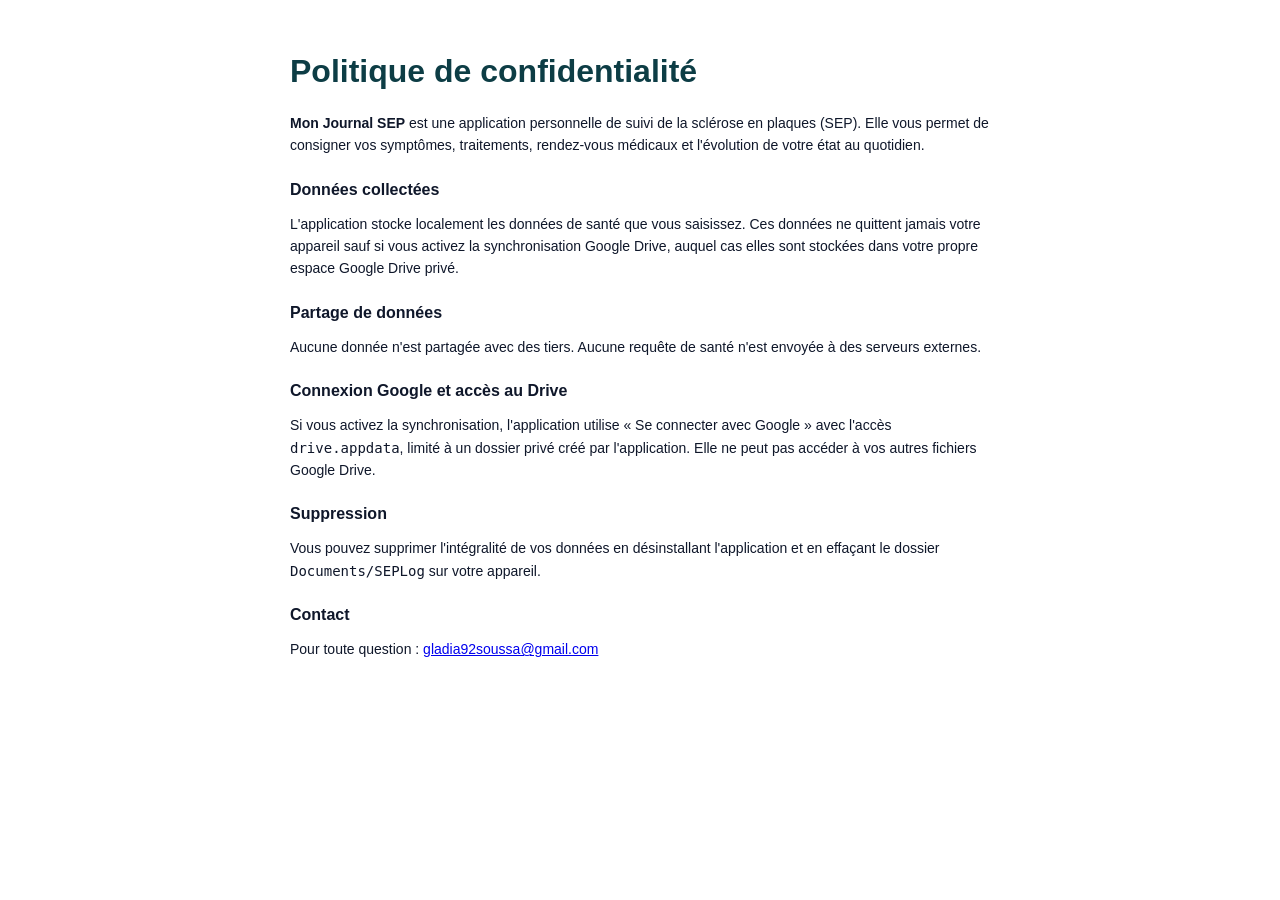
==== privacy.html @ 6294819f "docs: add privacy.html to root" ====
<!doctype html>
<html lang="fr">
<head>
  <meta charset="utf-8">
  <meta name="viewport" content="width=device-width,initial-scale=1">
  <title>Politique de confidentialité — Mon Journal SEP</title>
  <style>
    body { font-family: -apple-system, sans-serif; margin: 0 auto; padding: 2rem; background: #ffffff; color: #0f172a; max-width: 700px; }
    h1 { color: #0d3d45; }
    h2 { font-size: 16px; margin-top: 24px; }
    p  { font-size: 14px; line-height: 1.6; }
  </style>
</head>
<body>
  <h1>Politique de confidentialité</h1>
  <p><strong>Mon Journal SEP</strong> est une application personnelle de suivi de la sclérose en plaques (SEP). Elle vous permet de consigner vos symptômes, traitements, rendez-vous médicaux et l'évolution de votre état au quotidien.</p>

  <h2>Données collectées</h2>
  <p>L'application stocke localement les données de santé que vous saisissez. Ces données ne quittent jamais votre appareil sauf si vous activez la synchronisation Google Drive, auquel cas elles sont stockées dans votre propre espace Google Drive privé.</p>

  <h2>Partage de données</h2>
  <p>Aucune donnée n'est partagée avec des tiers. Aucune requête de santé n'est envoyée à des serveurs externes.</p>

  <h2>Connexion Google et accès au Drive</h2>
  <p>Si vous activez la synchronisation, l'application utilise « Se connecter avec Google » avec l'accès <code>drive.appdata</code>, limité à un dossier privé créé par l'application. Elle ne peut pas accéder à vos autres fichiers Google Drive.</p>

  <h2>Suppression</h2>
  <p>Vous pouvez supprimer l'intégralité de vos données en désinstallant l'application et en effaçant le dossier <code>Documents/SEPLog</code> sur votre appareil.</p>

  <h2>Contact</h2>
  <p>Pour toute question : <a href="mailto:gladia92soussa@gmail.com">gladia92soussa@gmail.com</a></p>
</body>
</html>
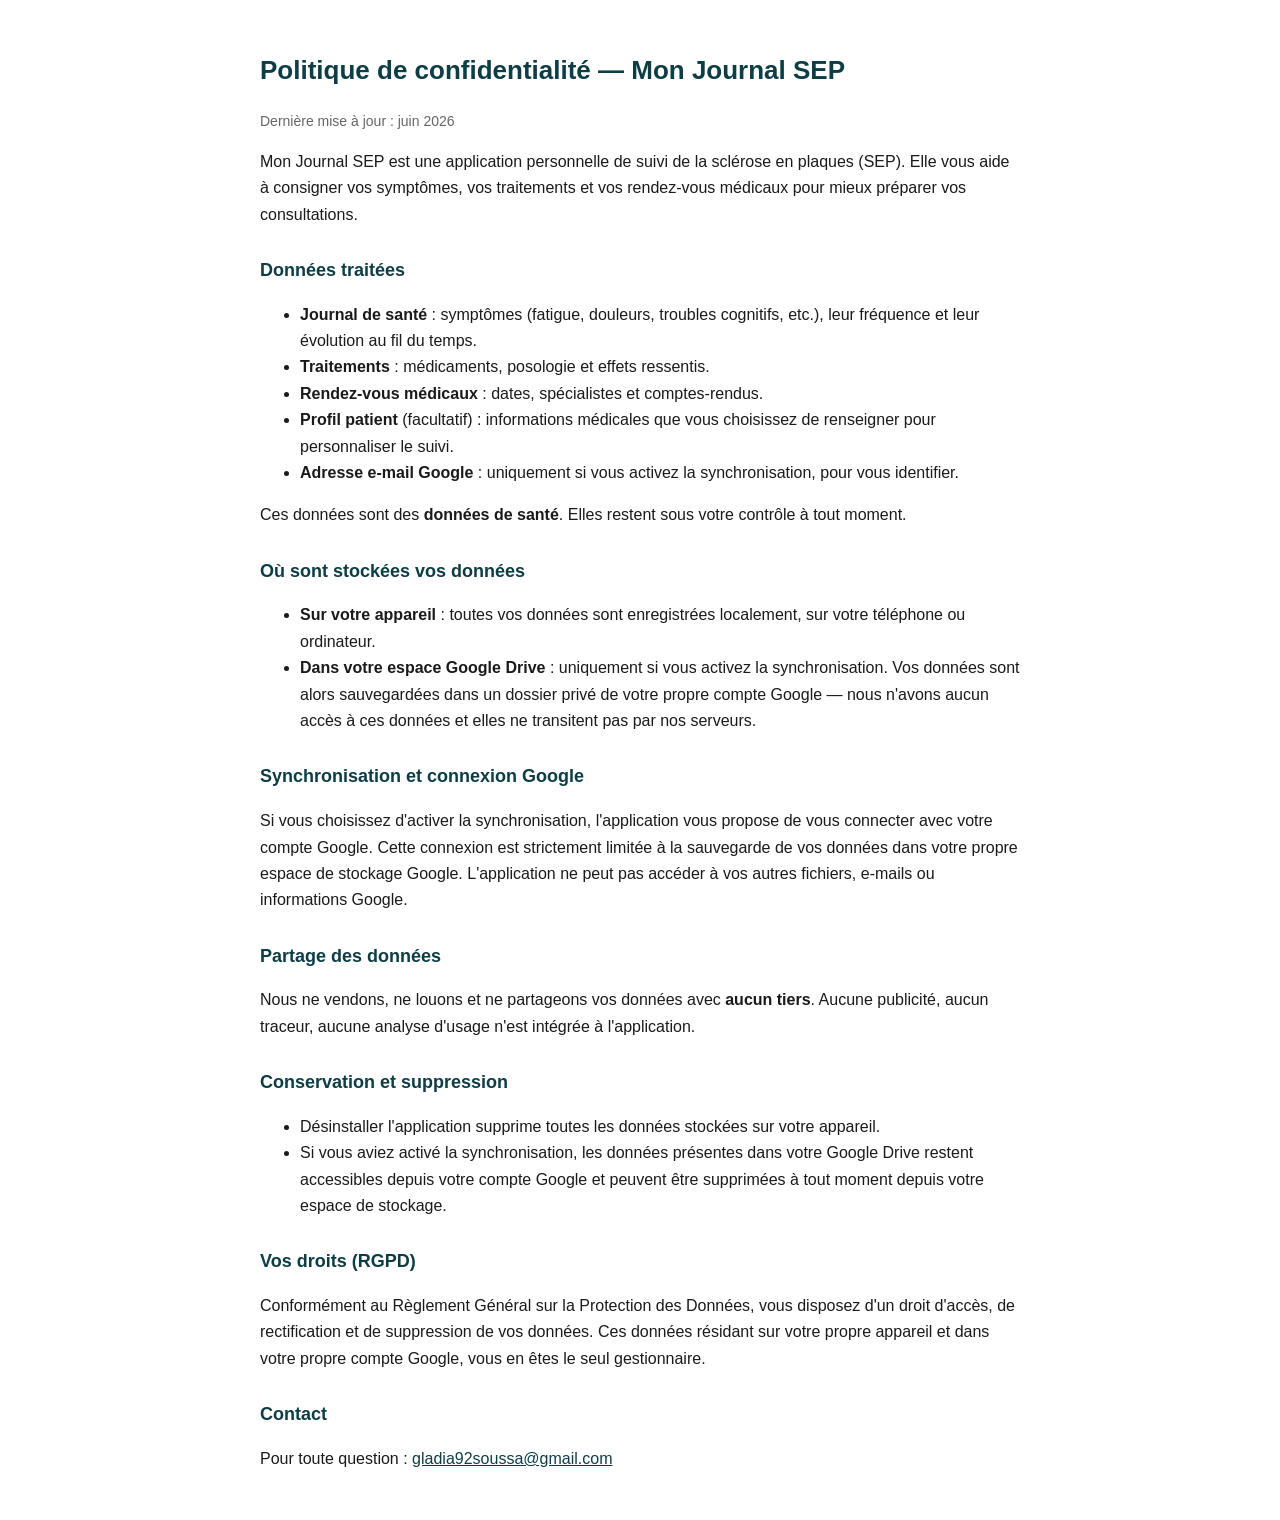
==== commit 3414881c: "feat: rewrite privacy policy and add links.json Complete, user-friendly privacy page replacing the m" ====
--- a/privacy.html
+++ b/privacy.html
@@ -1,31 +1,52 @@
-<!doctype html>
+<!DOCTYPE html>
 <html lang="fr">
 <head>
   <meta charset="utf-8">
-  <meta name="viewport" content="width=device-width,initial-scale=1">
-  <title>Politique de confidentialité — Mon Journal SEP</title>
+  <meta name="viewport" content="width=device-width, initial-scale=1">
+  <title>Mon Journal SEP — Politique de confidentialité</title>
   <style>
-    body { font-family: -apple-system, sans-serif; margin: 0 auto; padding: 2rem; background: #ffffff; color: #0f172a; max-width: 700px; }
-    h1 { color: #0d3d45; }
-    h2 { font-size: 16px; margin-top: 24px; }
-    p  { font-size: 14px; line-height: 1.6; }
+    body{font-family:-apple-system,BlinkMacSystemFont,"Segoe UI",Roboto,sans-serif;max-width:760px;margin:0 auto;padding:32px 20px;color:#1a1a1a;line-height:1.65}
+    h1{font-size:26px;color:#0d3d45}h2{font-size:18px;margin-top:28px;color:#0d3d45}
+    .muted{color:#666;font-size:14px}
+    a{color:#0d3d45}
   </style>
 </head>
 <body>
-  <h1>Politique de confidentialité</h1>
-  <p><strong>Mon Journal SEP</strong> est une application personnelle de suivi de la sclérose en plaques (SEP). Elle vous permet de consigner vos symptômes, traitements, rendez-vous médicaux et l'évolution de votre état au quotidien.</p>
+  <h1>Politique de confidentialité — Mon Journal SEP</h1>
+  <p class="muted">Dernière mise à jour : juin 2026</p>
 
-  <h2>Données collectées</h2>
-  <p>L'application stocke localement les données de santé que vous saisissez. Ces données ne quittent jamais votre appareil sauf si vous activez la synchronisation Google Drive, auquel cas elles sont stockées dans votre propre espace Google Drive privé.</p>
+  <p>Mon Journal SEP est une application personnelle de suivi de la sclérose en plaques (SEP). Elle vous aide à consigner vos symptômes, vos traitements et vos rendez-vous médicaux pour mieux préparer vos consultations.</p>
 
-  <h2>Partage de données</h2>
-  <p>Aucune donnée n'est partagée avec des tiers. Aucune requête de santé n'est envoyée à des serveurs externes.</p>
+  <h2>Données traitées</h2>
+  <ul>
+    <li><strong>Journal de santé</strong> : symptômes (fatigue, douleurs, troubles cognitifs, etc.), leur fréquence et leur évolution au fil du temps.</li>
+    <li><strong>Traitements</strong> : médicaments, posologie et effets ressentis.</li>
+    <li><strong>Rendez-vous médicaux</strong> : dates, spécialistes et comptes-rendus.</li>
+    <li><strong>Profil patient</strong> (facultatif) : informations médicales que vous choisissez de renseigner pour personnaliser le suivi.</li>
+    <li><strong>Adresse e-mail Google</strong> : uniquement si vous activez la synchronisation, pour vous identifier.</li>
+  </ul>
+  <p>Ces données sont des <strong>données de santé</strong>. Elles restent sous votre contrôle à tout moment.</p>
 
-  <h2>Connexion Google et accès au Drive</h2>
-  <p>Si vous activez la synchronisation, l'application utilise « Se connecter avec Google » avec l'accès <code>drive.appdata</code>, limité à un dossier privé créé par l'application. Elle ne peut pas accéder à vos autres fichiers Google Drive.</p>
+  <h2>Où sont stockées vos données</h2>
+  <ul>
+    <li><strong>Sur votre appareil</strong> : toutes vos données sont enregistrées localement, sur votre téléphone ou ordinateur.</li>
+    <li><strong>Dans votre espace Google Drive</strong> : uniquement si vous activez la synchronisation. Vos données sont alors sauvegardées dans un dossier privé de votre propre compte Google — nous n'avons aucun accès à ces données et elles ne transitent pas par nos serveurs.</li>
+  </ul>
 
-  <h2>Suppression</h2>
-  <p>Vous pouvez supprimer l'intégralité de vos données en désinstallant l'application et en effaçant le dossier <code>Documents/SEPLog</code> sur votre appareil.</p>
+  <h2>Synchronisation et connexion Google</h2>
+  <p>Si vous choisissez d'activer la synchronisation, l'application vous propose de vous connecter avec votre compte Google. Cette connexion est strictement limitée à la sauvegarde de vos données dans votre propre espace de stockage Google. L'application ne peut pas accéder à vos autres fichiers, e-mails ou informations Google.</p>
+
+  <h2>Partage des données</h2>
+  <p>Nous ne vendons, ne louons et ne partageons vos données avec <strong>aucun tiers</strong>. Aucune publicité, aucun traceur, aucune analyse d'usage n'est intégrée à l'application.</p>
+
+  <h2>Conservation et suppression</h2>
+  <ul>
+    <li>Désinstaller l'application supprime toutes les données stockées sur votre appareil.</li>
+    <li>Si vous aviez activé la synchronisation, les données présentes dans votre Google Drive restent accessibles depuis votre compte Google et peuvent être supprimées à tout moment depuis votre espace de stockage.</li>
+  </ul>
+
+  <h2>Vos droits (RGPD)</h2>
+  <p>Conformément au Règlement Général sur la Protection des Données, vous disposez d'un droit d'accès, de rectification et de suppression de vos données. Ces données résidant sur votre propre appareil et dans votre propre compte Google, vous en êtes le seul gestionnaire.</p>
 
   <h2>Contact</h2>
   <p>Pour toute question : <a href="mailto:gladia92soussa@gmail.com">gladia92soussa@gmail.com</a></p>
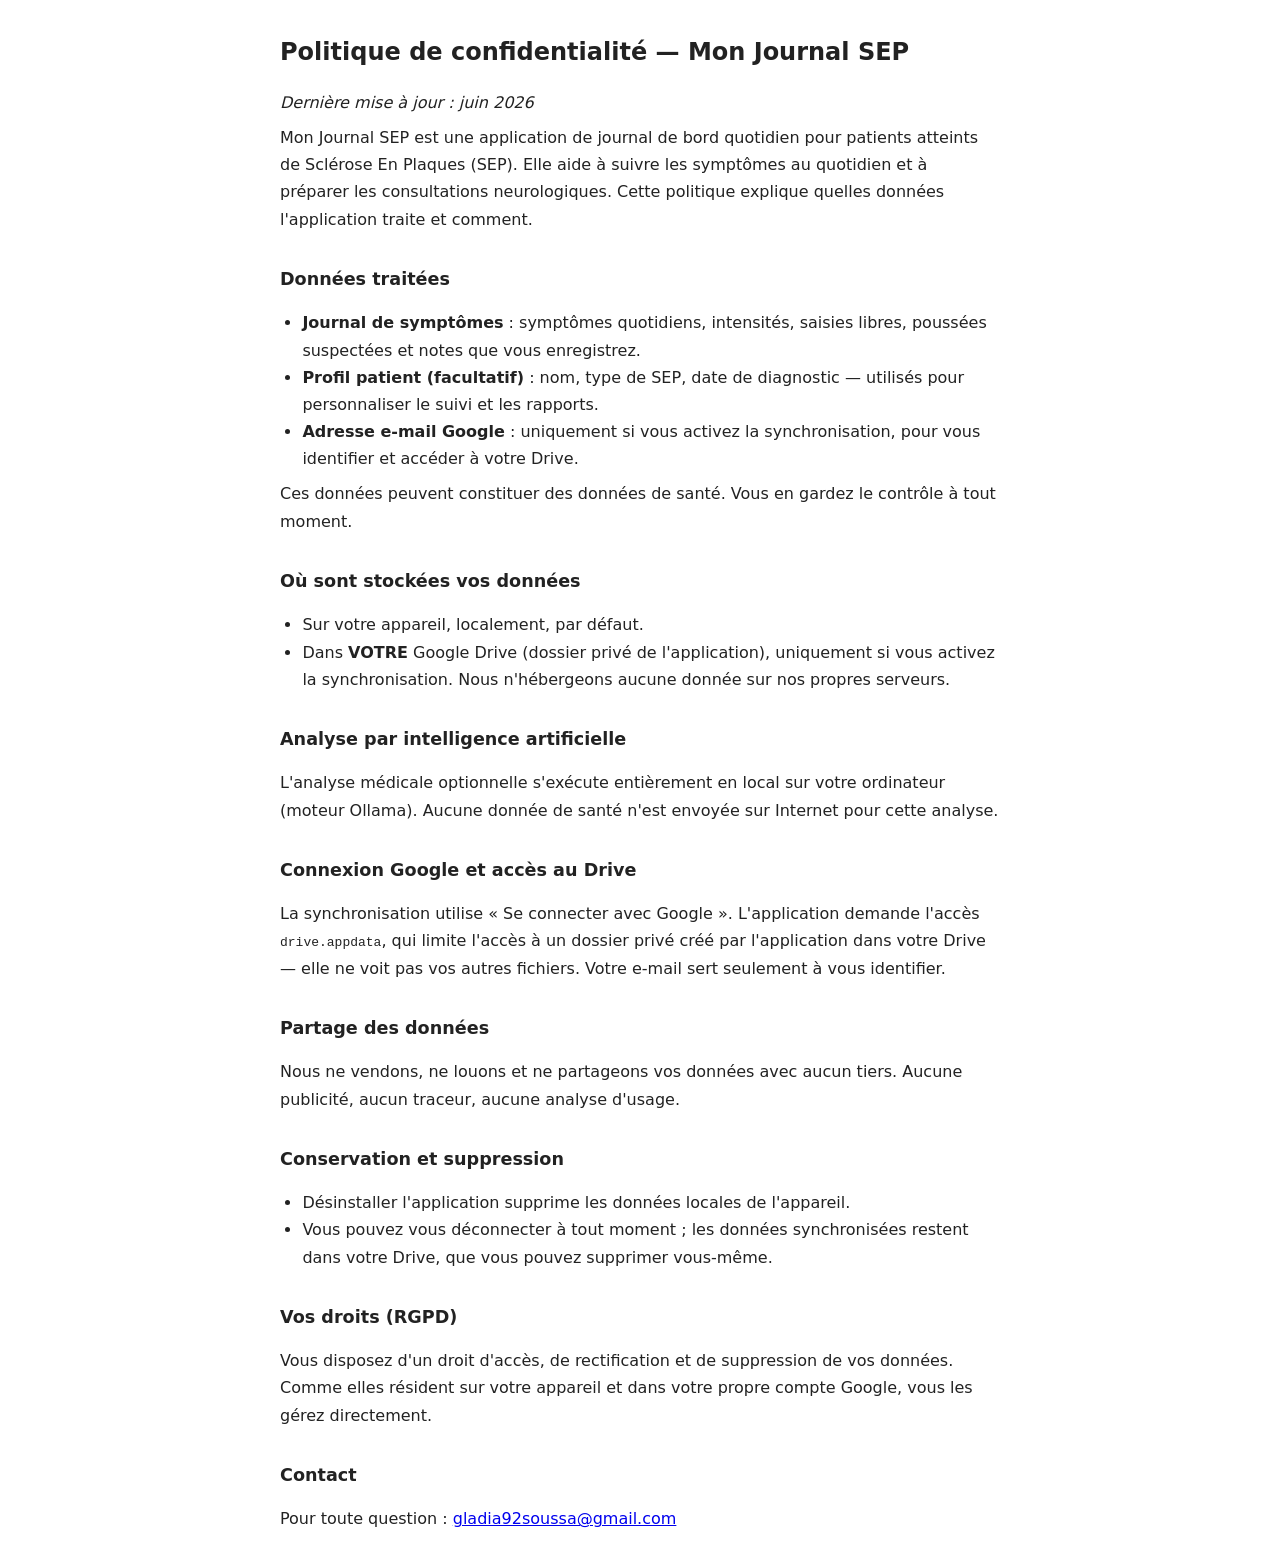
==== commit 4f971b87: "deploy: Gladia92/seplog-src@b1c6162eaa411ff083207a0d870c0292a9961eba" ====
--- a/privacy.html
+++ b/privacy.html
@@ -1,52 +1,54 @@
 <!DOCTYPE html>
 <html lang="fr">
 <head>
-  <meta charset="utf-8">
-  <meta name="viewport" content="width=device-width, initial-scale=1">
+  <meta charset="UTF-8" />
+  <meta name="viewport" content="width=device-width, initial-scale=1.0" />
   <title>Mon Journal SEP — Politique de confidentialité</title>
   <style>
-    body{font-family:-apple-system,BlinkMacSystemFont,"Segoe UI",Roboto,sans-serif;max-width:760px;margin:0 auto;padding:32px 20px;color:#1a1a1a;line-height:1.65}
-    h1{font-size:26px;color:#0d3d45}h2{font-size:18px;margin-top:28px;color:#0d3d45}
-    .muted{color:#666;font-size:14px}
-    a{color:#0d3d45}
+    body { font-family: system-ui, sans-serif; max-width: 720px; margin: 2rem auto; padding: 0 1.5rem; color: #222; line-height: 1.7; }
+    h1 { font-size: 1.5rem; }
+    h2 { font-size: 1.1rem; margin-top: 2rem; }
+    p, ul { margin: 0.5rem 0; }
+    ul { padding-left: 1.4rem; }
   </style>
 </head>
 <body>
   <h1>Politique de confidentialité — Mon Journal SEP</h1>
-  <p class="muted">Dernière mise à jour : juin 2026</p>
+  <p><em>Dernière mise à jour : juin 2026</em></p>
 
-  <p>Mon Journal SEP est une application personnelle de suivi de la sclérose en plaques (SEP). Elle vous aide à consigner vos symptômes, vos traitements et vos rendez-vous médicaux pour mieux préparer vos consultations.</p>
+  <p>Mon Journal SEP est une application de journal de bord quotidien pour patients atteints de Sclérose En Plaques (SEP). Elle aide à suivre les symptômes au quotidien et à préparer les consultations neurologiques. Cette politique explique quelles données l'application traite et comment.</p>
 
   <h2>Données traitées</h2>
   <ul>
-    <li><strong>Journal de santé</strong> : symptômes (fatigue, douleurs, troubles cognitifs, etc.), leur fréquence et leur évolution au fil du temps.</li>
-    <li><strong>Traitements</strong> : médicaments, posologie et effets ressentis.</li>
-    <li><strong>Rendez-vous médicaux</strong> : dates, spécialistes et comptes-rendus.</li>
-    <li><strong>Profil patient</strong> (facultatif) : informations médicales que vous choisissez de renseigner pour personnaliser le suivi.</li>
-    <li><strong>Adresse e-mail Google</strong> : uniquement si vous activez la synchronisation, pour vous identifier.</li>
+    <li><strong>Journal de symptômes</strong> : symptômes quotidiens, intensités, saisies libres, poussées suspectées et notes que vous enregistrez.</li>
+    <li><strong>Profil patient (facultatif)</strong> : nom, type de SEP, date de diagnostic — utilisés pour personnaliser le suivi et les rapports.</li>
+    <li><strong>Adresse e-mail Google</strong> : uniquement si vous activez la synchronisation, pour vous identifier et accéder à votre Drive.</li>
   </ul>
-  <p>Ces données sont des <strong>données de santé</strong>. Elles restent sous votre contrôle à tout moment.</p>
+  <p>Ces données peuvent constituer des données de santé. Vous en gardez le contrôle à tout moment.</p>
 
   <h2>Où sont stockées vos données</h2>
   <ul>
-    <li><strong>Sur votre appareil</strong> : toutes vos données sont enregistrées localement, sur votre téléphone ou ordinateur.</li>
-    <li><strong>Dans votre espace Google Drive</strong> : uniquement si vous activez la synchronisation. Vos données sont alors sauvegardées dans un dossier privé de votre propre compte Google — nous n'avons aucun accès à ces données et elles ne transitent pas par nos serveurs.</li>
+    <li>Sur votre appareil, localement, par défaut.</li>
+    <li>Dans <strong>VOTRE</strong> Google Drive (dossier privé de l'application), uniquement si vous activez la synchronisation. Nous n'hébergeons aucune donnée sur nos propres serveurs.</li>
   </ul>
 
-  <h2>Synchronisation et connexion Google</h2>
-  <p>Si vous choisissez d'activer la synchronisation, l'application vous propose de vous connecter avec votre compte Google. Cette connexion est strictement limitée à la sauvegarde de vos données dans votre propre espace de stockage Google. L'application ne peut pas accéder à vos autres fichiers, e-mails ou informations Google.</p>
+  <h2>Analyse par intelligence artificielle</h2>
+  <p>L'analyse médicale optionnelle s'exécute entièrement en local sur votre ordinateur (moteur Ollama). Aucune donnée de santé n'est envoyée sur Internet pour cette analyse.</p>
+
+  <h2>Connexion Google et accès au Drive</h2>
+  <p>La synchronisation utilise « Se connecter avec Google ». L'application demande l'accès <code>drive.appdata</code>, qui limite l'accès à un dossier privé créé par l'application dans votre Drive — elle ne voit pas vos autres fichiers. Votre e-mail sert seulement à vous identifier.</p>
 
   <h2>Partage des données</h2>
-  <p>Nous ne vendons, ne louons et ne partageons vos données avec <strong>aucun tiers</strong>. Aucune publicité, aucun traceur, aucune analyse d'usage n'est intégrée à l'application.</p>
+  <p>Nous ne vendons, ne louons et ne partageons vos données avec aucun tiers. Aucune publicité, aucun traceur, aucune analyse d'usage.</p>
 
   <h2>Conservation et suppression</h2>
   <ul>
-    <li>Désinstaller l'application supprime toutes les données stockées sur votre appareil.</li>
-    <li>Si vous aviez activé la synchronisation, les données présentes dans votre Google Drive restent accessibles depuis votre compte Google et peuvent être supprimées à tout moment depuis votre espace de stockage.</li>
+    <li>Désinstaller l'application supprime les données locales de l'appareil.</li>
+    <li>Vous pouvez vous déconnecter à tout moment ; les données synchronisées restent dans votre Drive, que vous pouvez supprimer vous-même.</li>
   </ul>
 
   <h2>Vos droits (RGPD)</h2>
-  <p>Conformément au Règlement Général sur la Protection des Données, vous disposez d'un droit d'accès, de rectification et de suppression de vos données. Ces données résidant sur votre propre appareil et dans votre propre compte Google, vous en êtes le seul gestionnaire.</p>
+  <p>Vous disposez d'un droit d'accès, de rectification et de suppression de vos données. Comme elles résident sur votre appareil et dans votre propre compte Google, vous les gérez directement.</p>
 
   <h2>Contact</h2>
   <p>Pour toute question : <a href="mailto:gladia92soussa@gmail.com">gladia92soussa@gmail.com</a></p>
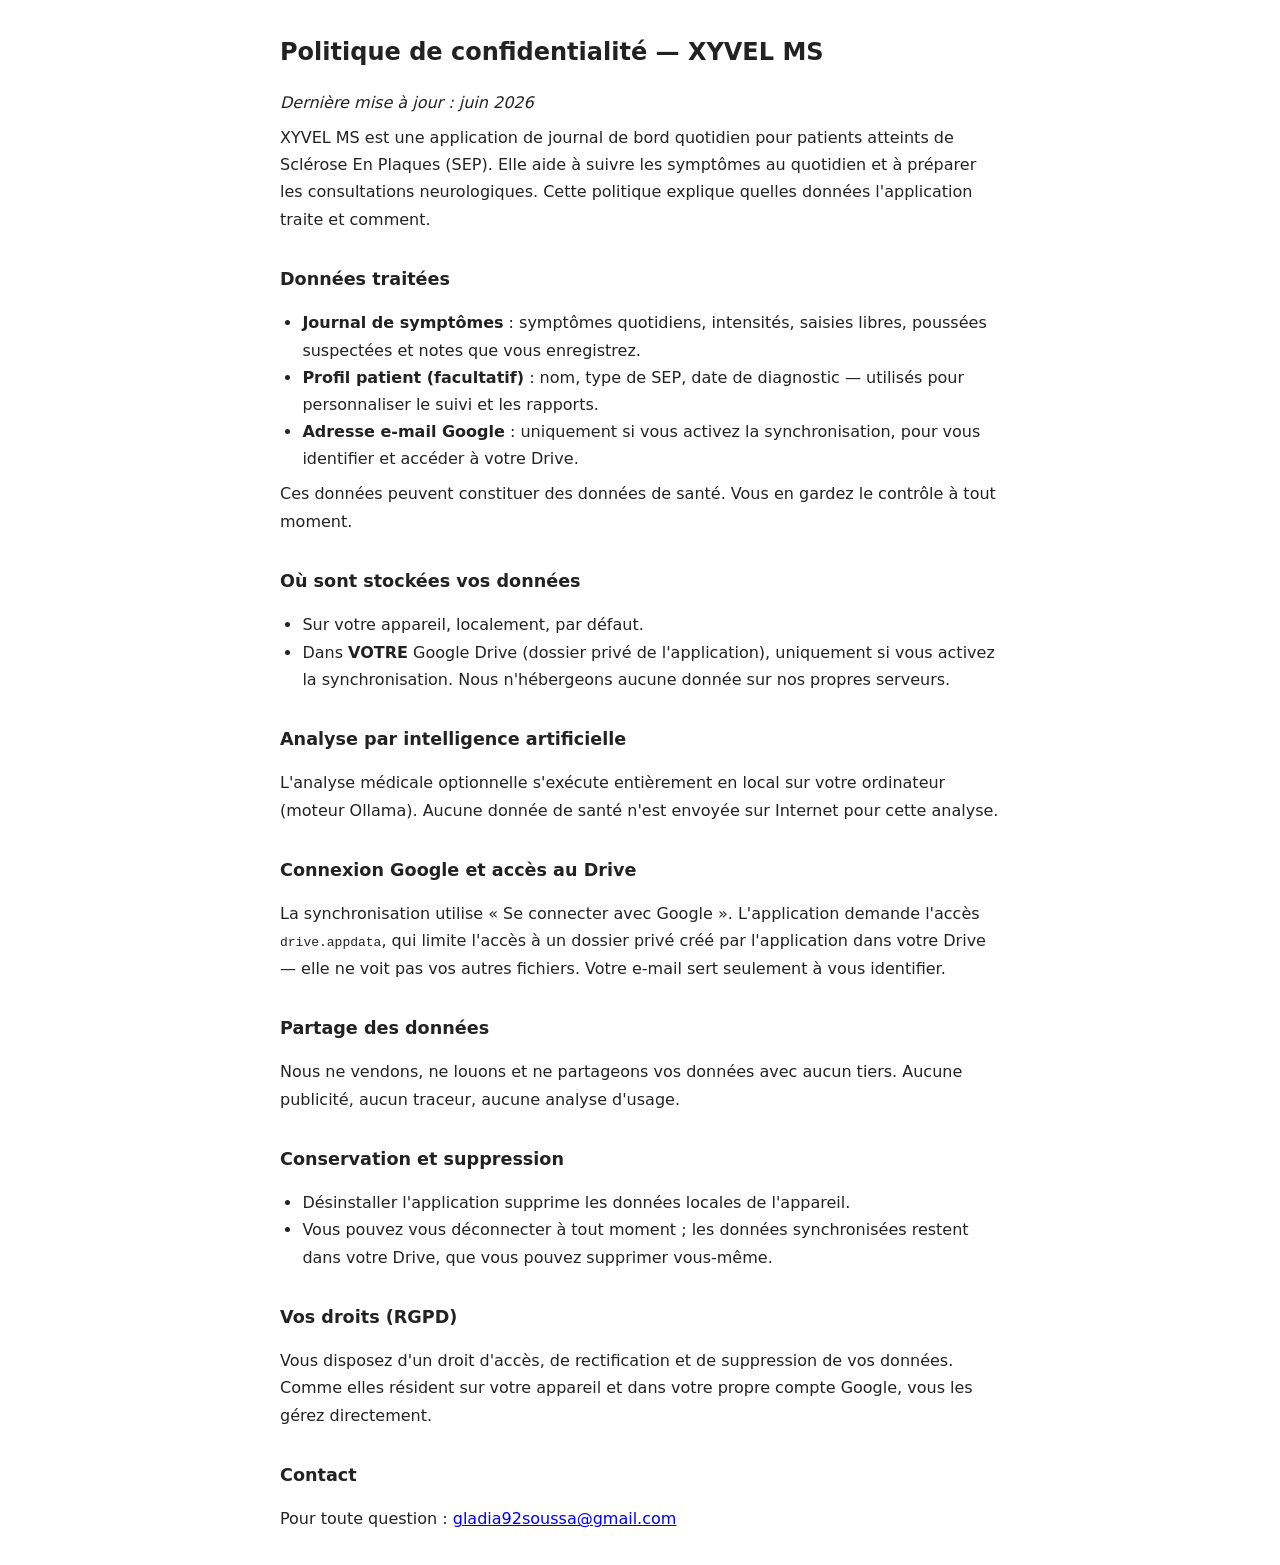
==== commit 8d247766: "deploy: Gladia92/xyvel-medical-ms-src@85236cec002ad544c7e4ff7df371f18eb0ccd5cb" ====
--- a/privacy.html
+++ b/privacy.html
@@ -3,7 +3,7 @@
 <head>
   <meta charset="UTF-8" />
   <meta name="viewport" content="width=device-width, initial-scale=1.0" />
-  <title>Mon Journal SEP — Politique de confidentialité</title>
+  <title>XYVEL MS — Politique de confidentialité</title>
   <style>
     body { font-family: system-ui, sans-serif; max-width: 720px; margin: 2rem auto; padding: 0 1.5rem; color: #222; line-height: 1.7; }
     h1 { font-size: 1.5rem; }
@@ -13,10 +13,10 @@
   </style>
 </head>
 <body>
-  <h1>Politique de confidentialité — Mon Journal SEP</h1>
+  <h1>Politique de confidentialité — XYVEL MS</h1>
   <p><em>Dernière mise à jour : juin 2026</em></p>
 
-  <p>Mon Journal SEP est une application de journal de bord quotidien pour patients atteints de Sclérose En Plaques (SEP). Elle aide à suivre les symptômes au quotidien et à préparer les consultations neurologiques. Cette politique explique quelles données l'application traite et comment.</p>
+  <p>XYVEL MS est une application de journal de bord quotidien pour patients atteints de Sclérose En Plaques (SEP). Elle aide à suivre les symptômes au quotidien et à préparer les consultations neurologiques. Cette politique explique quelles données l'application traite et comment.</p>
 
   <h2>Données traitées</h2>
   <ul>
